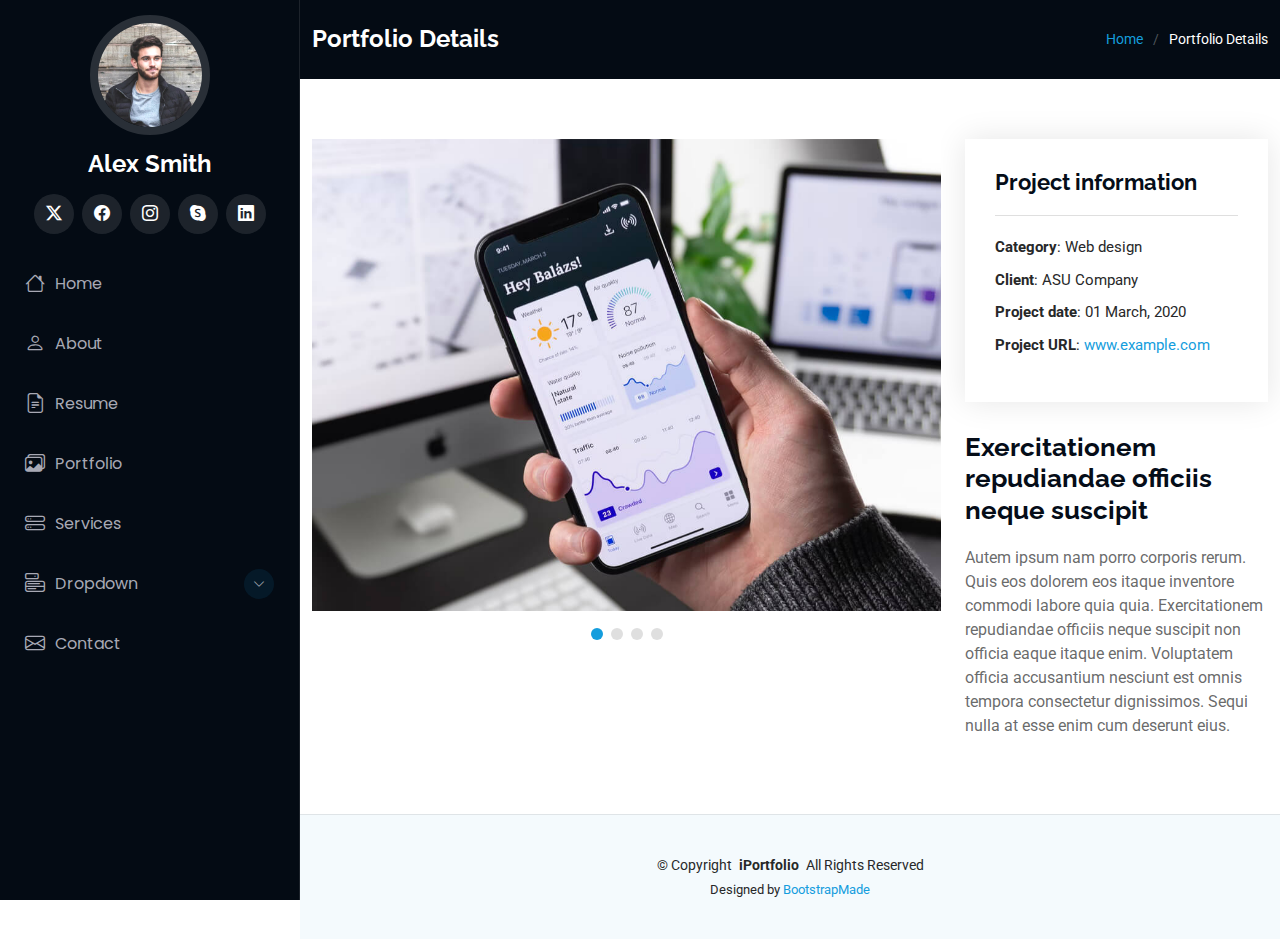
==== iPortfolio/portfolio-details.html @ 77cae468 "Initial commit" ====
<!DOCTYPE html>
<html lang="en">

<head>
  <meta charset="utf-8">
  <meta content="width=device-width, initial-scale=1.0" name="viewport">
  <title>Portfolio Details - iPortfolio Bootstrap Template</title>
  <meta content="" name="description">
  <meta content="" name="keywords">

  <!-- Favicons -->
  <link href="assets/img/favicon.png" rel="icon">
  <link href="assets/img/apple-touch-icon.png" rel="apple-touch-icon">

  <!-- Fonts -->
  <link href="https://fonts.googleapis.com" rel="preconnect">
  <link href="https://fonts.gstatic.com" rel="preconnect" crossorigin>
  <link href="https://fonts.googleapis.com/css2?family=Roboto:ital,wght@0,100;0,300;0,400;0,500;0,700;0,900;1,100;1,300;1,400;1,500;1,700;1,900&family=Poppins:ital,wght@0,100;0,200;0,300;0,400;0,500;0,600;0,700;0,800;0,900;1,100;1,200;1,300;1,400;1,500;1,600;1,700;1,800;1,900&family=Raleway:ital,wght@0,100;0,200;0,300;0,400;0,500;0,600;0,700;0,800;0,900;1,100;1,200;1,300;1,400;1,500;1,600;1,700;1,800;1,900&display=swap" rel="stylesheet">

  <!-- Vendor CSS Files -->
  <link href="assets/vendor/bootstrap/css/bootstrap.min.css" rel="stylesheet">
  <link href="assets/vendor/bootstrap-icons/bootstrap-icons.css" rel="stylesheet">
  <link href="assets/vendor/aos/aos.css" rel="stylesheet">
  <link href="assets/vendor/glightbox/css/glightbox.min.css" rel="stylesheet">
  <link href="assets/vendor/swiper/swiper-bundle.min.css" rel="stylesheet">

  <!-- Main CSS File -->
  <link href="assets/css/main.css" rel="stylesheet">

  <!-- =======================================================
  * Template Name: iPortfolio
  * Template URL: https://bootstrapmade.com/iportfolio-bootstrap-portfolio-websites-template/
  * Updated: Jun 29 2024 with Bootstrap v5.3.3
  * Author: BootstrapMade.com
  * License: https://bootstrapmade.com/license/
  ======================================================== -->
</head>

<body class="portfolio-details-page">

  <header id="header" class="header dark-background d-flex flex-column">
    <i class="header-toggle d-xl-none bi bi-list"></i>

    <div class="profile-img">
      <img src="assets/img/my-profile-img.jpg" alt="" class="img-fluid rounded-circle">
    </div>

    <a href="index.html" class="logo d-flex align-items-center justify-content-center">
      <!-- Uncomment the line below if you also wish to use an image logo -->
      <!-- <img src="assets/img/logo.png" alt=""> -->
      <h1 class="sitename">Alex Smith</h1>
    </a>

    <div class="social-links text-center">
      <a href="#" class="twitter"><i class="bi bi-twitter-x"></i></a>
      <a href="#" class="facebook"><i class="bi bi-facebook"></i></a>
      <a href="#" class="instagram"><i class="bi bi-instagram"></i></a>
      <a href="#" class="google-plus"><i class="bi bi-skype"></i></a>
      <a href="#" class="linkedin"><i class="bi bi-linkedin"></i></a>
    </div>

    <nav id="navmenu" class="navmenu">
      <ul>
        <li><a href="#hero"><i class="bi bi-house navicon"></i>Home</a></li>
        <li><a href="#about"><i class="bi bi-person navicon"></i> About</a></li>
        <li><a href="#resume"><i class="bi bi-file-earmark-text navicon"></i> Resume</a></li>
        <li><a href="#portfolio"><i class="bi bi-images navicon"></i> Portfolio</a></li>
        <li><a href="#services"><i class="bi bi-hdd-stack navicon"></i> Services</a></li>
        <li class="dropdown"><a href="#"><i class="bi bi-menu-button navicon"></i> <span>Dropdown</span> <i class="bi bi-chevron-down toggle-dropdown"></i></a>
          <ul>
            <li><a href="#">Dropdown 1</a></li>
            <li class="dropdown"><a href="#"><span>Deep Dropdown</span> <i class="bi bi-chevron-down toggle-dropdown"></i></a>
              <ul>
                <li><a href="#">Deep Dropdown 1</a></li>
                <li><a href="#">Deep Dropdown 2</a></li>
                <li><a href="#">Deep Dropdown 3</a></li>
                <li><a href="#">Deep Dropdown 4</a></li>
                <li><a href="#">Deep Dropdown 5</a></li>
              </ul>
            </li>
            <li><a href="#">Dropdown 2</a></li>
            <li><a href="#">Dropdown 3</a></li>
            <li><a href="#">Dropdown 4</a></li>
          </ul>
        </li>
        <li><a href="#contact"><i class="bi bi-envelope navicon"></i> Contact</a></li>
      </ul>
    </nav>

  </header>

  <main class="main">

    <!-- Page Title -->
    <div class="page-title dark-background">
      <div class="container d-lg-flex justify-content-between align-items-center">
        <h1 class="mb-2 mb-lg-0">Portfolio Details</h1>
        <nav class="breadcrumbs">
          <ol>
            <li><a href="index.html">Home</a></li>
            <li class="current">Portfolio Details</li>
          </ol>
        </nav>
      </div>
    </div><!-- End Page Title -->

    <!-- Portfolio Details Section -->
    <section id="portfolio-details" class="portfolio-details section">

      <div class="container" data-aos="fade-up" data-aos-delay="100">

        <div class="row gy-4">

          <div class="col-lg-8">
            <div class="portfolio-details-slider swiper init-swiper">

              <script type="application/json" class="swiper-config">
                {
                  "loop": true,
                  "speed": 600,
                  "autoplay": {
                    "delay": 5000
                  },
                  "slidesPerView": "auto",
                  "pagination": {
                    "el": ".swiper-pagination",
                    "type": "bullets",
                    "clickable": true
                  }
                }
              </script>

              <div class="swiper-wrapper align-items-center">

                <div class="swiper-slide">
                  <img src="assets/img/portfolio/app-1.jpg" alt="">
                </div>

                <div class="swiper-slide">
                  <img src="assets/img/portfolio/product-1.jpg" alt="">
                </div>

                <div class="swiper-slide">
                  <img src="assets/img/portfolio/branding-1.jpg" alt="">
                </div>

                <div class="swiper-slide">
                  <img src="assets/img/portfolio/books-1.jpg" alt="">
                </div>

              </div>
              <div class="swiper-pagination"></div>
            </div>
          </div>

          <div class="col-lg-4">
            <div class="portfolio-info" data-aos="fade-up" data-aos-delay="200">
              <h3>Project information</h3>
              <ul>
                <li><strong>Category</strong>: Web design</li>
                <li><strong>Client</strong>: ASU Company</li>
                <li><strong>Project date</strong>: 01 March, 2020</li>
                <li><strong>Project URL</strong>: <a href="#">www.example.com</a></li>
              </ul>
            </div>
            <div class="portfolio-description" data-aos="fade-up" data-aos-delay="300">
              <h2>Exercitationem repudiandae officiis neque suscipit</h2>
              <p>
                Autem ipsum nam porro corporis rerum. Quis eos dolorem eos itaque inventore commodi labore quia quia. Exercitationem repudiandae officiis neque suscipit non officia eaque itaque enim. Voluptatem officia accusantium nesciunt est omnis tempora consectetur dignissimos. Sequi nulla at esse enim cum deserunt eius.
              </p>
            </div>
          </div>

        </div>

      </div>

    </section><!-- /Portfolio Details Section -->

  </main>

  <footer id="footer" class="footer position-relative light-background">

    <div class="container">
      <div class="copyright text-center ">
        <p>© <span>Copyright</span> <strong class="px-1 sitename">iPortfolio</strong> <span>All Rights Reserved</span></p>
      </div>
      <div class="credits">
        <!-- All the links in the footer should remain intact. -->
        <!-- You can delete the links only if you've purchased the pro version. -->
        <!-- Licensing information: https://bootstrapmade.com/license/ -->
        <!-- Purchase the pro version with working PHP/AJAX contact form: [buy-url] -->
        Designed by <a href="https://bootstrapmade.com/">BootstrapMade</a>
      </div>
    </div>

  </footer>

  <!-- Scroll Top -->
  <a href="#" id="scroll-top" class="scroll-top d-flex align-items-center justify-content-center"><i class="bi bi-arrow-up-short"></i></a>

  <!-- Preloader -->
  <div id="preloader"></div>

  <!-- Vendor JS Files -->
  <script src="assets/vendor/bootstrap/js/bootstrap.bundle.min.js"></script>
  <script src="assets/vendor/php-email-form/validate.js"></script>
  <script src="assets/vendor/aos/aos.js"></script>
  <script src="assets/vendor/typed.js/typed.umd.js"></script>
  <script src="assets/vendor/purecounter/purecounter_vanilla.js"></script>
  <script src="assets/vendor/waypoints/noframework.waypoints.js"></script>
  <script src="assets/vendor/glightbox/js/glightbox.min.js"></script>
  <script src="assets/vendor/imagesloaded/imagesloaded.pkgd.min.js"></script>
  <script src="assets/vendor/isotope-layout/isotope.pkgd.min.js"></script>
  <script src="assets/vendor/swiper/swiper-bundle.min.js"></script>

  <!-- Main JS File -->
  <script src="assets/js/main.js"></script>

</body>

</html>
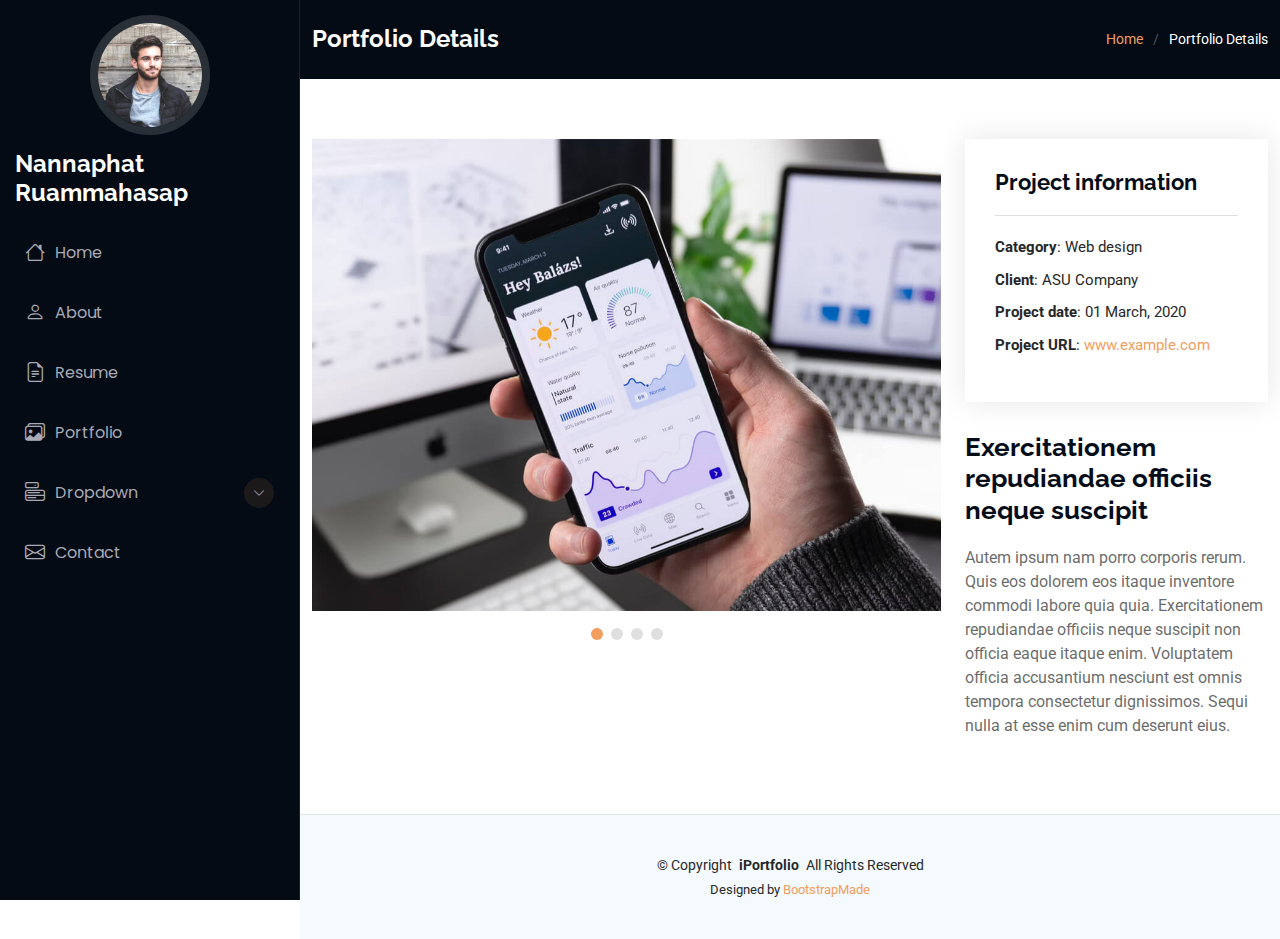
==== commit 7a918c5b: "Update Info 27 Sep. 2024" ====
--- a/iPortfolio/portfolio-details.html
+++ b/iPortfolio/portfolio-details.html
@@ -48,16 +48,8 @@
     <a href="index.html" class="logo d-flex align-items-center justify-content-center">
       <!-- Uncomment the line below if you also wish to use an image logo -->
       <!-- <img src="assets/img/logo.png" alt=""> -->
-      <h1 class="sitename">Alex Smith</h1>
+      <h1 class="sitename">Nannaphat Ruammahasap</h1>
     </a>
-
-    <div class="social-links text-center">
-      <a href="#" class="twitter"><i class="bi bi-twitter-x"></i></a>
-      <a href="#" class="facebook"><i class="bi bi-facebook"></i></a>
-      <a href="#" class="instagram"><i class="bi bi-instagram"></i></a>
-      <a href="#" class="google-plus"><i class="bi bi-skype"></i></a>
-      <a href="#" class="linkedin"><i class="bi bi-linkedin"></i></a>
-    </div>
 
     <nav id="navmenu" class="navmenu">
       <ul>
@@ -65,7 +57,6 @@
         <li><a href="#about"><i class="bi bi-person navicon"></i> About</a></li>
         <li><a href="#resume"><i class="bi bi-file-earmark-text navicon"></i> Resume</a></li>
         <li><a href="#portfolio"><i class="bi bi-images navicon"></i> Portfolio</a></li>
-        <li><a href="#services"><i class="bi bi-hdd-stack navicon"></i> Services</a></li>
         <li class="dropdown"><a href="#"><i class="bi bi-menu-button navicon"></i> <span>Dropdown</span> <i class="bi bi-chevron-down toggle-dropdown"></i></a>
           <ul>
             <li><a href="#">Dropdown 1</a></li>
--- a/iPortfolio/assets/css/main.css
+++ b/iPortfolio/assets/css/main.css
@@ -22,7 +22,7 @@
   --background-color: #ffffff; /* Background color for the entire website, including individual sections */
   --default-color: #272829; /* Default color used for the majority of the text content across the entire website */
   --heading-color: #050d18; /* Color for headings, subheadings and title throughout the website */
-  --accent-color: #149ddd; /* Accent color that represents your brand on the website. It's used for buttons, links, and other elements that need to stand out */
+  --accent-color: #f19e5e; /* Accent color that represents your brand on the website. It's used for buttons, links, and other elements that need to stand out */
   --surface-color: #ffffff; /* The surface color is used as a background of boxed elements within sections, such as cards, icon boxes, or other elements that require a visual separation from the global background. */
   --contrast-color: #ffffff; /* Contrast color for text, ensuring readability against backgrounds of accent, heading, or default colors. */
 }
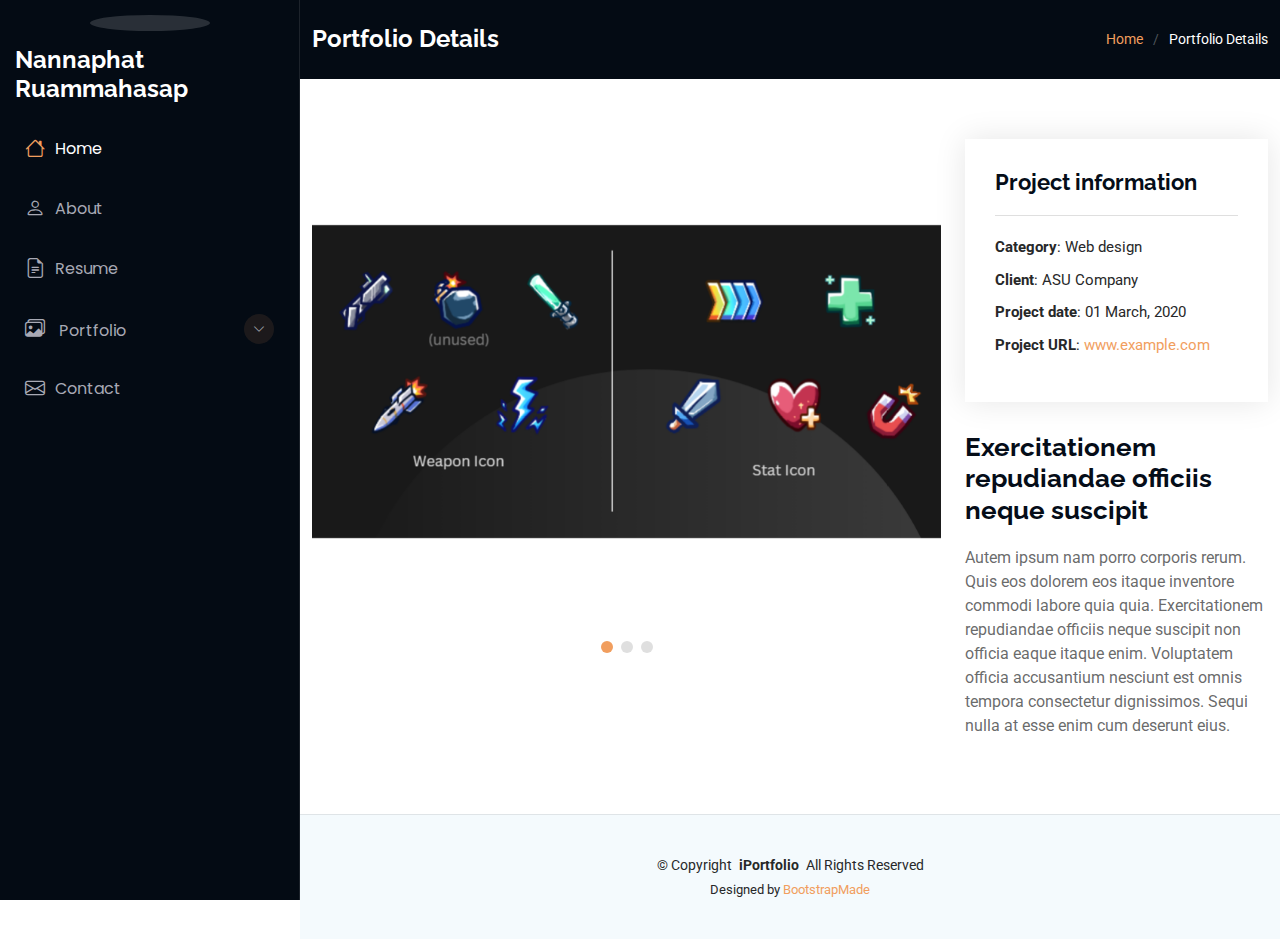
==== commit 4e339e29: "Update Pictues + Info (28 Sep. 2024)" ====
--- a/iPortfolio/portfolio-details.html
+++ b/iPortfolio/portfolio-details.html
@@ -9,8 +9,7 @@
   <meta content="" name="keywords">
 
   <!-- Favicons -->
-  <link href="assets/img/favicon.png" rel="icon">
-  <link href="assets/img/apple-touch-icon.png" rel="apple-touch-icon">
+  <link href="assets/img/cat-icon.png" rel="icon">
 
   <!-- Fonts -->
   <link href="https://fonts.googleapis.com" rel="preconnect">
@@ -42,7 +41,7 @@
     <i class="header-toggle d-xl-none bi bi-list"></i>
 
     <div class="profile-img">
-      <img src="assets/img/my-profile-img.jpg" alt="" class="img-fluid rounded-circle">
+      <img src="assets/img/my-profile-pic.png" alt="" class="img-fluid rounded-circle">
     </div>
 
     <a href="index.html" class="logo d-flex align-items-center justify-content-center">
@@ -53,25 +52,14 @@
 
     <nav id="navmenu" class="navmenu">
       <ul>
-        <li><a href="#hero"><i class="bi bi-house navicon"></i>Home</a></li>
+        <li><a href="#hero" class="active"><i class="bi bi-house navicon"></i> Home</a></li>
         <li><a href="#about"><i class="bi bi-person navicon"></i> About</a></li>
         <li><a href="#resume"><i class="bi bi-file-earmark-text navicon"></i> Resume</a></li>
-        <li><a href="#portfolio"><i class="bi bi-images navicon"></i> Portfolio</a></li>
-        <li class="dropdown"><a href="#"><i class="bi bi-menu-button navicon"></i> <span>Dropdown</span> <i class="bi bi-chevron-down toggle-dropdown"></i></a>
+        <li class="dropdown"><a href="#portfolio"><span><i class="bi bi-images navicon"></i> Portfolio</span> <i class="bi bi-chevron-down toggle-dropdown"></i></a>
           <ul>
-            <li><a href="#">Dropdown 1</a></li>
-            <li class="dropdown"><a href="#"><span>Deep Dropdown</span> <i class="bi bi-chevron-down toggle-dropdown"></i></a>
-              <ul>
-                <li><a href="#">Deep Dropdown 1</a></li>
-                <li><a href="#">Deep Dropdown 2</a></li>
-                <li><a href="#">Deep Dropdown 3</a></li>
-                <li><a href="#">Deep Dropdown 4</a></li>
-                <li><a href="#">Deep Dropdown 5</a></li>
-              </ul>
-            </li>
-            <li><a href="#">Dropdown 2</a></li>
-            <li><a href="#">Dropdown 3</a></li>
-            <li><a href="#">Dropdown 4</a></li>
+            <li><a href="#portfolio">2D Art</a></li>
+            <li><a href="#portfolio">Game UI Design</a></li>
+            <li><a href="#portfolio">Concept Art</a></li>
           </ul>
         </li>
         <li><a href="#contact"><i class="bi bi-envelope navicon"></i> Contact</a></li>
@@ -124,19 +112,15 @@
               <div class="swiper-wrapper align-items-center">
 
                 <div class="swiper-slide">
-                  <img src="assets/img/portfolio/app-1.jpg" alt="">
+                  <img src="assets/img/portfolio/ui-design-2.png" alt="">
                 </div>
 
                 <div class="swiper-slide">
-                  <img src="assets/img/portfolio/product-1.jpg" alt="">
+                  <img src="assets/img/portfolio/ui-design-3.png" alt="">
                 </div>
 
                 <div class="swiper-slide">
-                  <img src="assets/img/portfolio/branding-1.jpg" alt="">
-                </div>
-
-                <div class="swiper-slide">
-                  <img src="assets/img/portfolio/books-1.jpg" alt="">
+                  <img src="assets/img/portfolio/concept-3.png" alt="">
                 </div>
 
               </div>
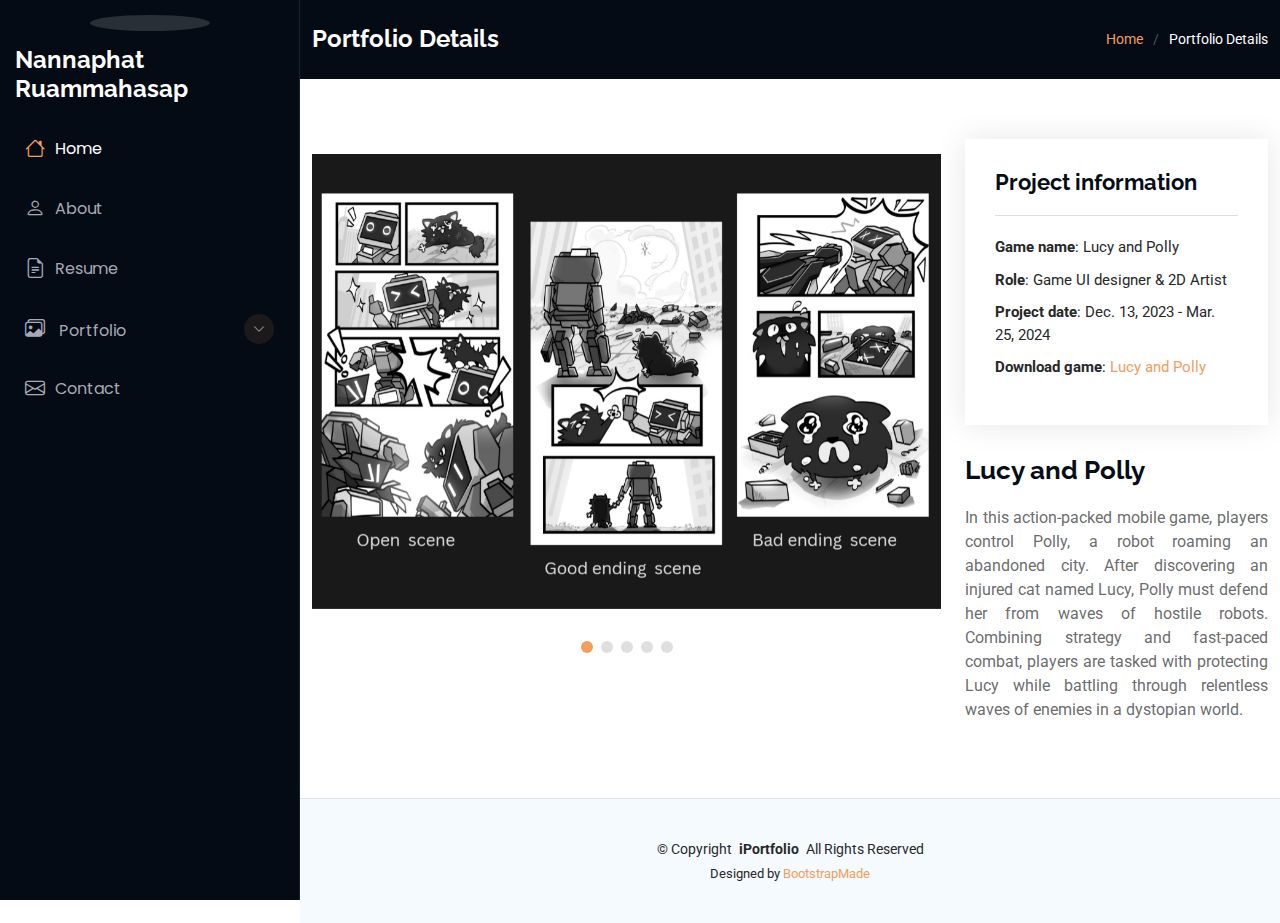
==== commit dd3ac900: "Update Portfolio Detail section (28 Sep. 2024)" ====
--- a/iPortfolio/portfolio-details.html
+++ b/iPortfolio/portfolio-details.html
@@ -52,17 +52,17 @@
 
     <nav id="navmenu" class="navmenu">
       <ul>
-        <li><a href="#hero" class="active"><i class="bi bi-house navicon"></i> Home</a></li>
-        <li><a href="#about"><i class="bi bi-person navicon"></i> About</a></li>
-        <li><a href="#resume"><i class="bi bi-file-earmark-text navicon"></i> Resume</a></li>
-        <li class="dropdown"><a href="#portfolio"><span><i class="bi bi-images navicon"></i> Portfolio</span> <i class="bi bi-chevron-down toggle-dropdown"></i></a>
+        <li><a href="index.html#home" class="active"><i class="bi bi-house navicon"></i> Home</a></li>
+        <li><a href="index.html#about"><i class="bi bi-person navicon"></i> About</a></li>
+        <li><a href="index.html#resume"><i class="bi bi-file-earmark-text navicon"></i> Resume</a></li>
+        <li class="dropdown"><a href="index.html#portfolio"><span><i class="bi bi-images navicon"></i> Portfolio</span> <i class="bi bi-chevron-down toggle-dropdown"></i></a>
           <ul>
-            <li><a href="#portfolio">2D Art</a></li>
-            <li><a href="#portfolio">Game UI Design</a></li>
-            <li><a href="#portfolio">Concept Art</a></li>
+            <li><a href="index.html#portfolio">2D Art</a></li>
+            <li><a href="index.html#portfolio">Game UI Design</a></li>
+            <li><a href="index.html#portfolio">Concept Art</a></li>
           </ul>
         </li>
-        <li><a href="#contact"><i class="bi bi-envelope navicon"></i> Contact</a></li>
+        <li><a href="index.html#contact"><i class="bi bi-envelope navicon"></i> Contact</a></li>
       </ul>
     </nav>
 
@@ -112,15 +112,23 @@
               <div class="swiper-wrapper align-items-center">
 
                 <div class="swiper-slide">
-                  <img src="assets/img/portfolio/ui-design-2.png" alt="">
-                </div>
-
-                <div class="swiper-slide">
-                  <img src="assets/img/portfolio/ui-design-3.png" alt="">
+                  <img src="assets/img/portfolio/art-4.png" alt="">
+                </div>
+
+                <div class="swiper-slide">
+                  <img src="assets/img/portfolio/art-5.png" alt="">
+                </div>
+
+                <div class="swiper-slide">
+                  <img src="assets/img/portfolio/art-6.png" alt="">
                 </div>
 
                 <div class="swiper-slide">
                   <img src="assets/img/portfolio/concept-3.png" alt="">
+                </div>
+
+                <div class="swiper-slide">
+                  <img src="assets/img/portfolio/art-7.png" alt="">
                 </div>
 
               </div>
@@ -132,16 +140,16 @@
             <div class="portfolio-info" data-aos="fade-up" data-aos-delay="200">
               <h3>Project information</h3>
               <ul>
-                <li><strong>Category</strong>: Web design</li>
-                <li><strong>Client</strong>: ASU Company</li>
-                <li><strong>Project date</strong>: 01 March, 2020</li>
-                <li><strong>Project URL</strong>: <a href="#">www.example.com</a></li>
+                <li><strong>Game name</strong>: Lucy and Polly</li>
+                <li><strong>Role</strong>: Game UI designer & 2D Artist</li>
+                <li><strong>Project date</strong>: Dec. 13, 2023 - Mar. 25, 2024</li>
+                <li><strong>Download game</strong>: <a href="https://cmu.to/LucyAndPollyGame">Lucy and Polly</a></li>
               </ul>
             </div>
             <div class="portfolio-description" data-aos="fade-up" data-aos-delay="300">
-              <h2>Exercitationem repudiandae officiis neque suscipit</h2>
-              <p>
-                Autem ipsum nam porro corporis rerum. Quis eos dolorem eos itaque inventore commodi labore quia quia. Exercitationem repudiandae officiis neque suscipit non officia eaque itaque enim. Voluptatem officia accusantium nesciunt est omnis tempora consectetur dignissimos. Sequi nulla at esse enim cum deserunt eius.
+              <h2>Lucy and Polly</h2>
+              <p style="text-align: justify">
+                In this action-packed mobile game, players control Polly, a robot roaming an abandoned city. After discovering an injured cat named Lucy, Polly must defend her from waves of hostile robots. Combining strategy and fast-paced combat, players are tasked with protecting Lucy while battling through relentless waves of enemies in a dystopian world.
               </p>
             </div>
           </div>
